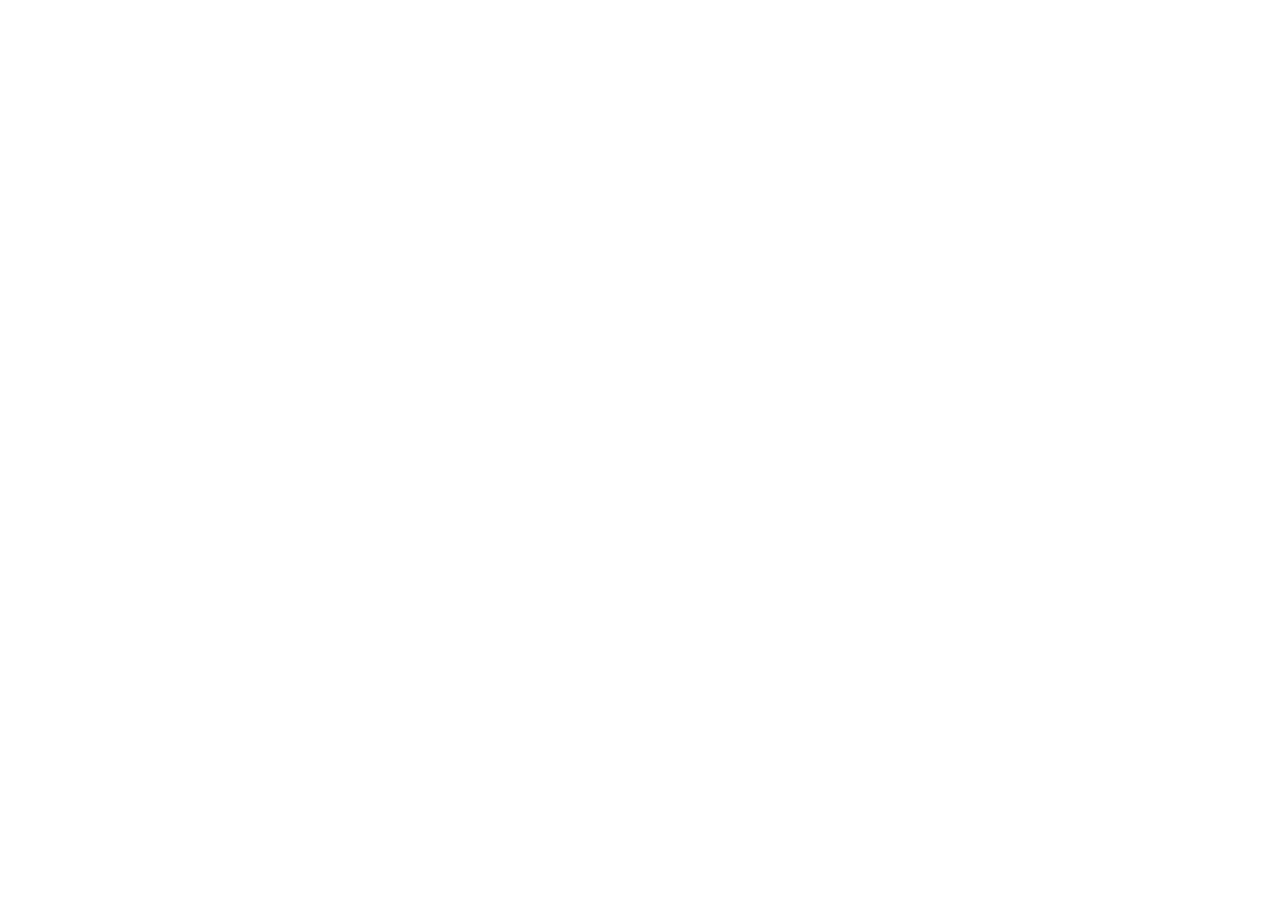
==== index.html @ 797122b1 "Publish briefing workspace" ====
<!doctype html>
<html lang="zh-CN">
  <head>
    <meta charset="UTF-8" />
    <meta name="viewport" content="width=device-width, initial-scale=1, viewport-fit=cover" />
    <meta name="theme-color" content="#0b3b5a" />
    <meta name="description" content="大连海事大学就业宣讲接待、短信与设备提醒工作台" />
    <meta name="apple-mobile-web-app-capable" content="yes" />
    <meta name="apple-mobile-web-app-status-bar-style" content="black-translucent" />
    <meta name="apple-mobile-web-app-title" content="宣讲工作台" />
    <link rel="manifest" href="./manifest.webmanifest" />
    <link rel="icon" href="./favicon.svg" type="image/svg+xml" />
    <link rel="apple-touch-icon" href="./favicon.svg" />
    <title>宣讲工作台</title>
    <script type="module" crossorigin src="./assets/index-d9rsJNac.js"></script>
    <link rel="stylesheet" crossorigin href="./assets/index-Cl4_eDag.css">
  </head>
  <body>
    <div id="root"></div>
  </body>
</html>
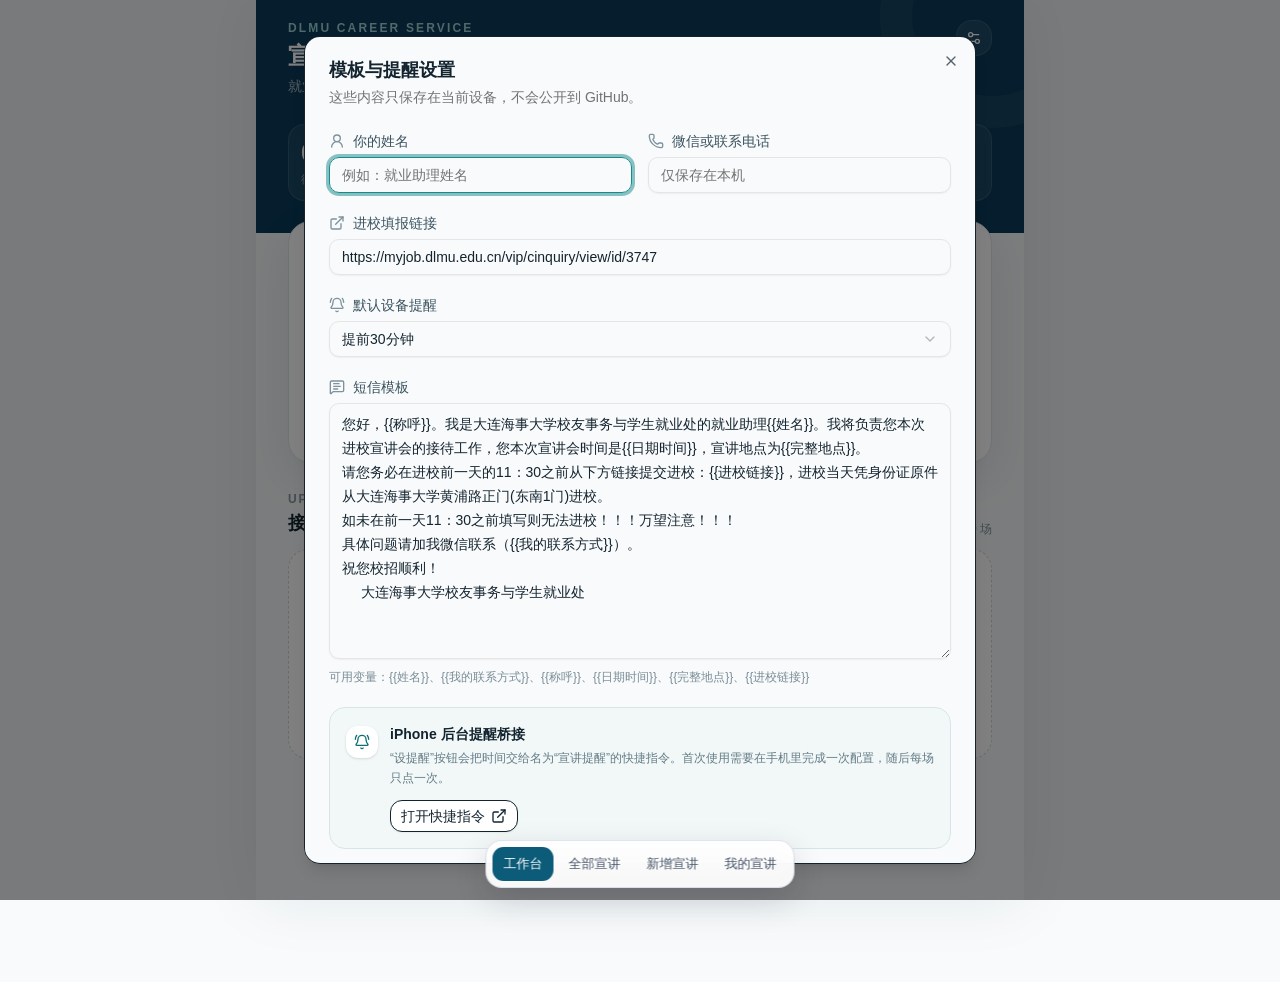
==== commit 9e81e9c4: "Add automated briefing sync views and VPS service" ====
--- a/index.html
+++ b/index.html
@@ -11,11 +11,13 @@
     <link rel="manifest" href="./manifest.webmanifest" />
     <link rel="icon" href="./favicon.svg" type="image/svg+xml" />
     <link rel="apple-touch-icon" href="./favicon.svg" />
+    <link rel="stylesheet" href="./workbench-nav.css" />
     <title>宣讲工作台</title>
     <script type="module" crossorigin src="./assets/index-d9rsJNac.js"></script>
     <link rel="stylesheet" crossorigin href="./assets/index-Cl4_eDag.css">
   </head>
   <body>
     <div id="root"></div>
+    <script src="./workbench-nav.js" defer></script>
   </body>
 </html>
--- a/workbench-nav.css
+++ b/workbench-nav.css
@@ -0,0 +1,48 @@
+.workbench-quick-nav {
+  position: fixed;
+  z-index: 9999;
+  left: 50%;
+  bottom: max(12px, env(safe-area-inset-bottom));
+  transform: translateX(-50%);
+  display: flex;
+  gap: 4px;
+  max-width: calc(100vw - 24px);
+  padding: 6px;
+  border: 1px solid rgba(148, 163, 184, 0.28);
+  border-radius: 16px;
+  background: rgba(255, 255, 255, 0.94);
+  box-shadow: 0 12px 32px rgba(15, 23, 42, 0.16);
+  backdrop-filter: blur(16px);
+  font: 500 13px/1.2 system-ui, -apple-system, "PingFang SC", sans-serif;
+}
+
+.workbench-quick-nav a {
+  flex: 0 0 auto;
+  padding: 9px 11px;
+  border-radius: 11px;
+  color: #475569;
+  text-decoration: none;
+  white-space: nowrap;
+}
+
+.workbench-quick-nav a:hover,
+.workbench-quick-nav a[aria-current="page"] {
+  color: #fff;
+  background: #0b5b79;
+}
+
+body.has-workbench-quick-nav {
+  padding-bottom: 82px !important;
+}
+
+@media (max-width: 520px) {
+  .workbench-quick-nav {
+    width: calc(100vw - 20px);
+    justify-content: space-between;
+  }
+
+  .workbench-quick-nav a {
+    padding-inline: 8px;
+    font-size: 12px;
+  }
+}
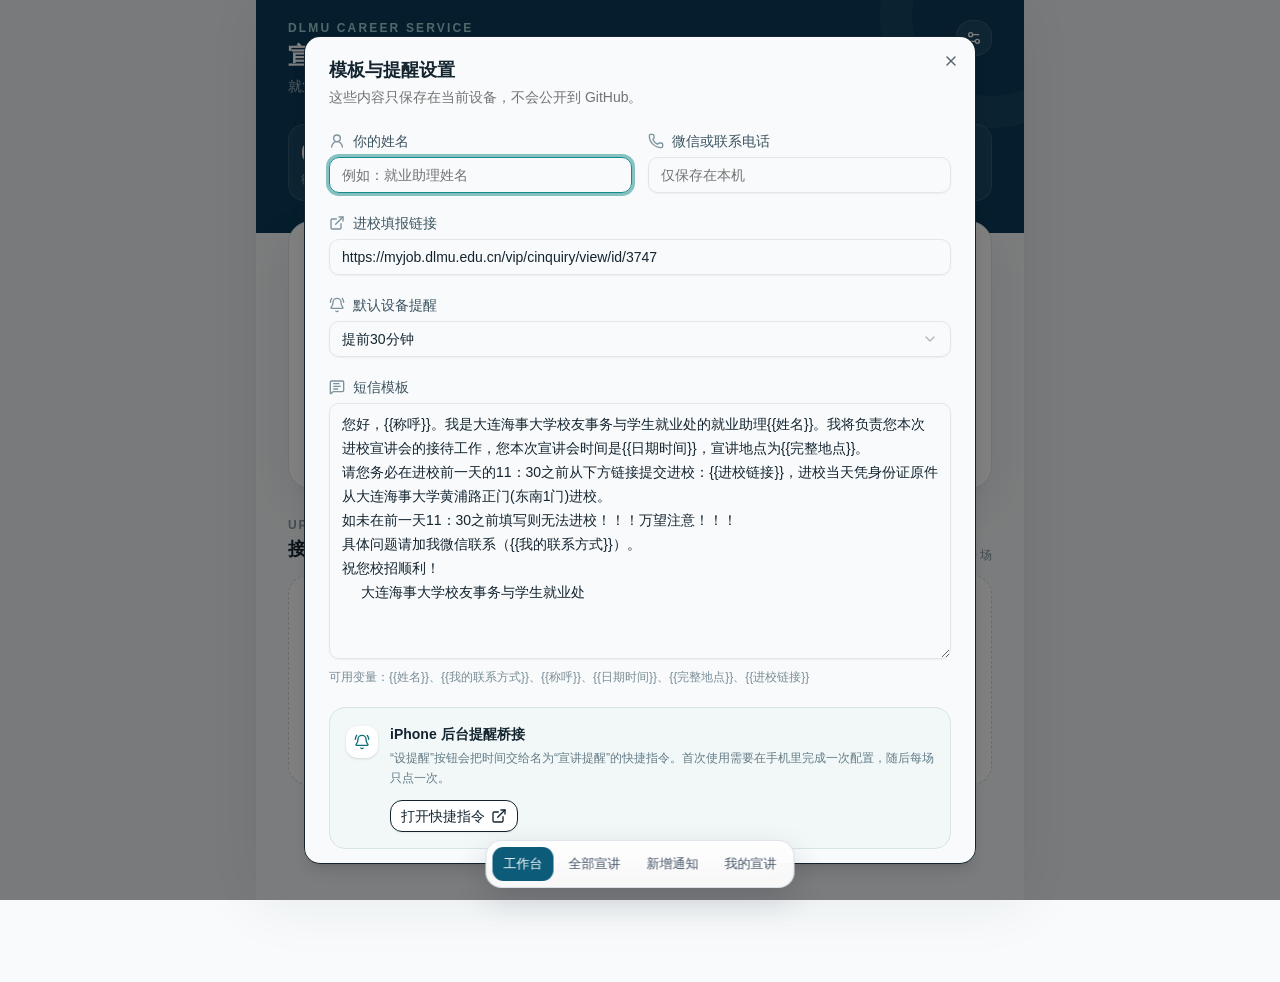
==== commit ac32f56d: "feat: add unread notices and briefing autofill" ====
--- a/index.html
+++ b/index.html
@@ -18,6 +18,7 @@
   </head>
   <body>
     <div id="root"></div>
+    <script src="./workbench-autofill.js" defer></script>
     <script src="./workbench-nav.js" defer></script>
   </body>
 </html>
